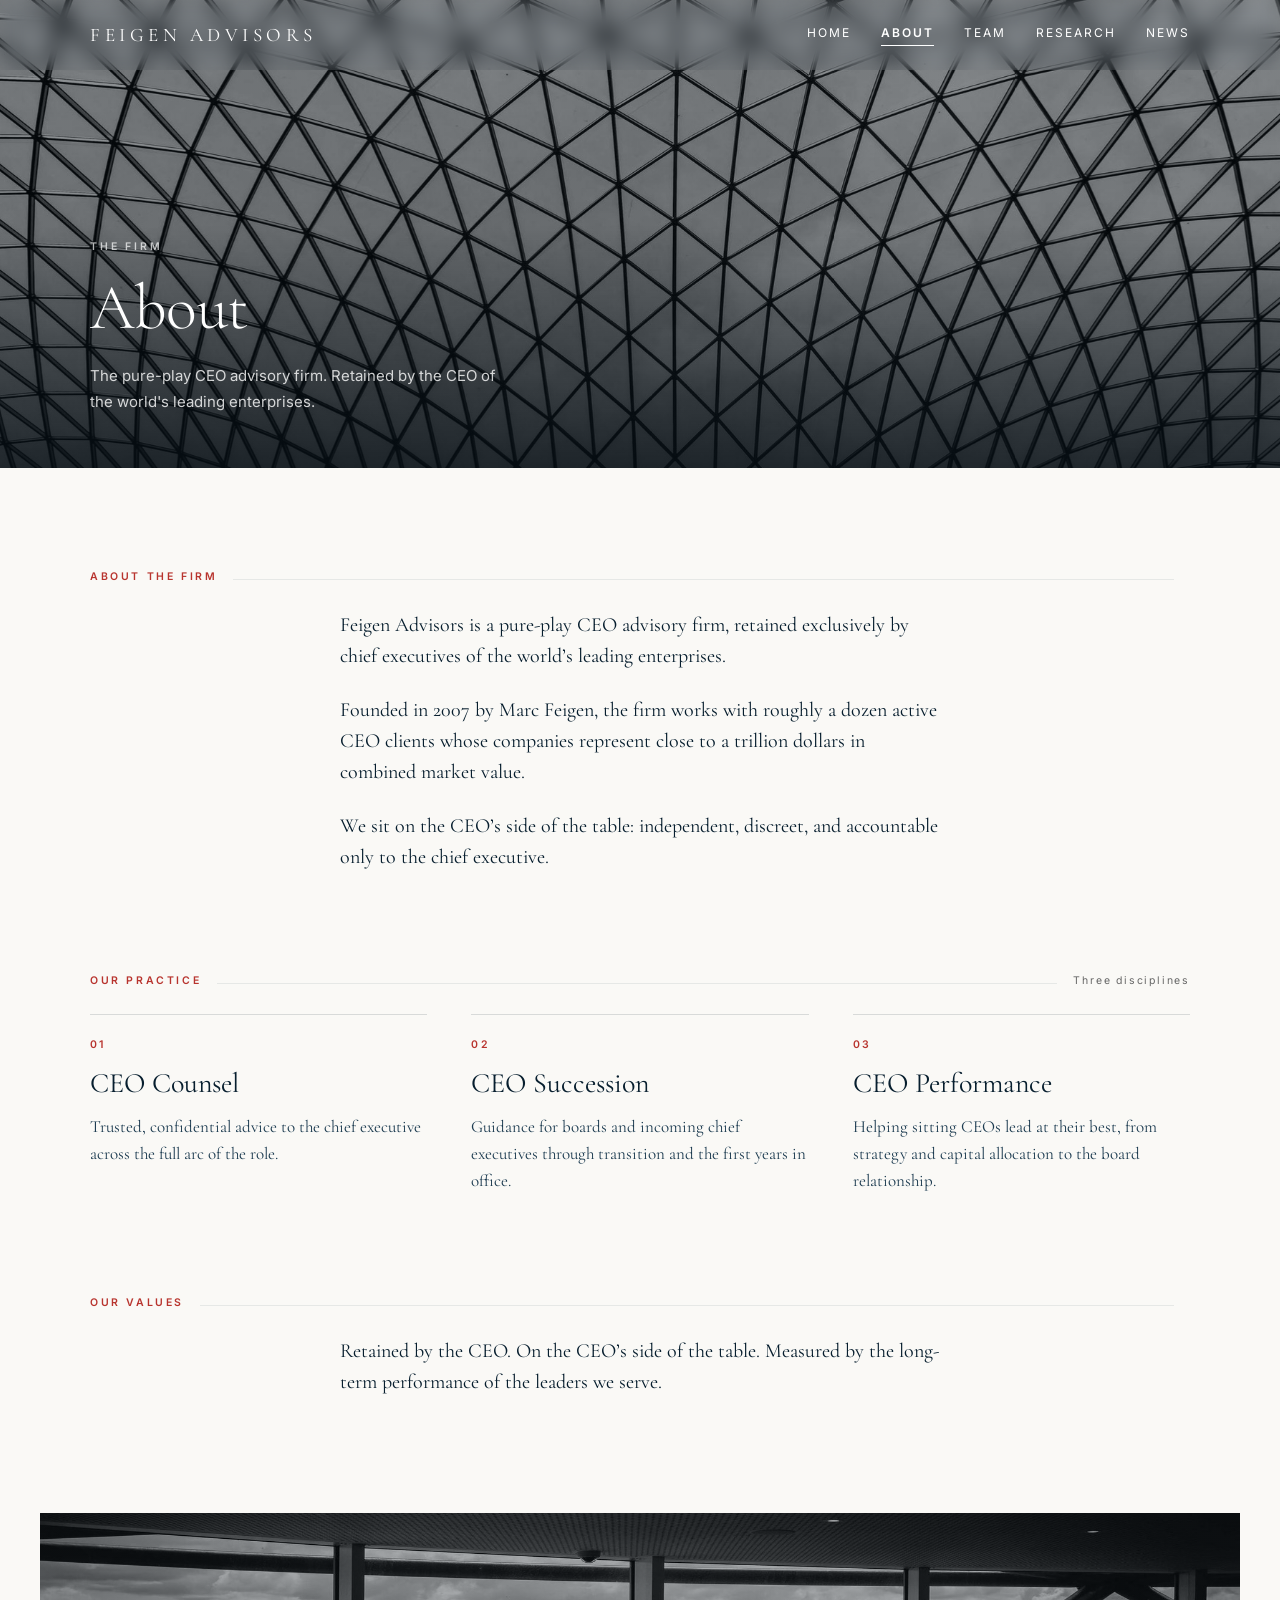
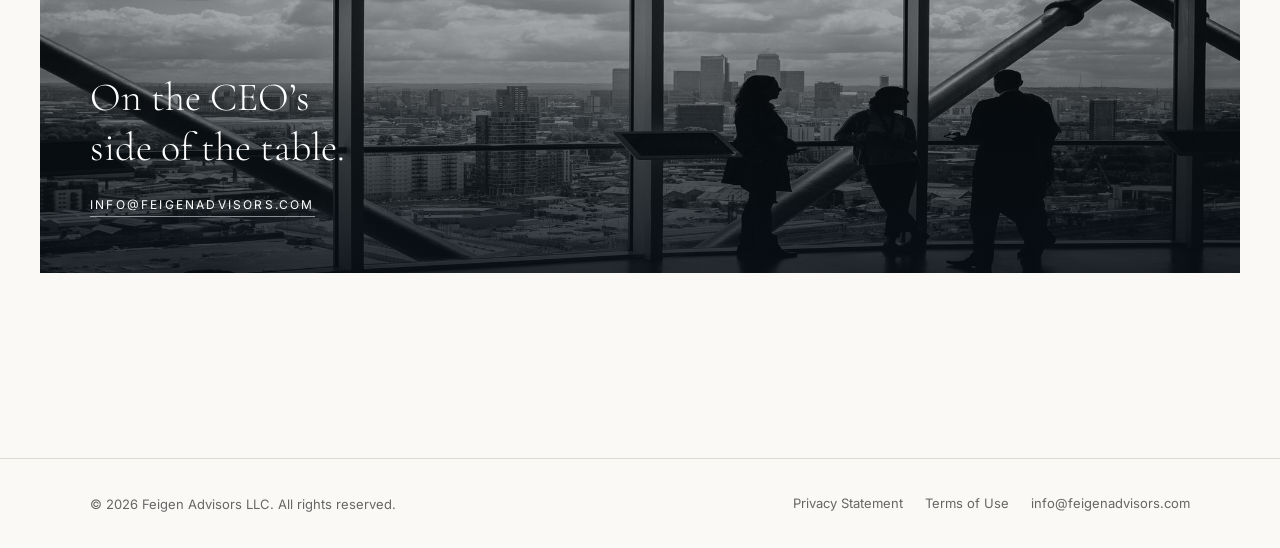
==== about.html @ 7a8a17fe "Feigen Advisors design preview Static five-page design proposal for feigenadvisors.com, published fo" ====
<!doctype html>
<html lang="en">
<head>
<meta charset="utf-8">
<meta name="robots" content="noindex, nofollow">
<meta name="viewport" content="width=device-width,initial-scale=1">
<title>About — Feigen Advisors</title>
<meta name="description" content="Feigen Advisors — the pure-play CEO advisory firm. Retained by the CEO of the world's leading enterprises.">
<link rel="preconnect" href="https://fonts.googleapis.com">
<link rel="preconnect" href="https://fonts.gstatic.com" crossorigin>
<link href="https://fonts.googleapis.com/css2?family=Cormorant+Garamond:ital,wght@0,300;0,400;0,500;1,400&family=Inter:wght@400;500;600&display=swap" rel="stylesheet">
<link rel="stylesheet" href="assets/css/site.css">
<link rel="stylesheet" href="assets/css/components.css">
</head>
<body>
<header class="site-head">
  <div class="site-head__in">
    <a class="logo" href="index.html">FEIGEN ADVISORS</a>
    <button class="nav-toggle" aria-label="Menu" aria-expanded="false"><span></span><span></span><span></span></button>
    <nav class="nav"><a href="index.html">Home</a><a href="about.html" aria-current="page">About</a><a href="team.html">Team</a><a href="research.html">Research</a><a href="news.html">News</a></nav>
  </div>
</header>
<main>
<section class="phero">
  <div class="phero__media"><img src="assets/img/arch/ph-about.jpg" alt=""></div>
  <div class="phero__in">
    <p class="phero__kick">The firm</p>
    <h1 class="phero__title"><span>About</span></h1>
    <p class="phero__sub">The pure-play CEO advisory firm. Retained by the CEO of the world's leading enterprises.</p>
  </div>
</section>
<div class="shead reveal"><b>About the Firm</b><i></i><span></span></div><div class="wrap reveal"><p class="prose">Feigen Advisors is a pure-play CEO advisory firm, retained exclusively by chief executives of the world’s leading enterprises.</p><p class="prose">Founded in 2007 by Marc Feigen, the firm works with roughly a dozen active CEO clients whose companies represent close to a trillion dollars in combined market value.</p><p class="prose">We sit on the CEO’s side of the table: independent, discreet, and accountable only to the chief executive.</p></div><div class="shead reveal"><b>Our Practice</b><i></i><span>Three disciplines</span></div><div class="practice reveal stagger"><article><p class="num">01</p><h3>CEO Counsel</h3><p>Trusted, confidential advice to the chief executive across the full arc of the role.</p></article><article><p class="num">02</p><h3>CEO Succession</h3><p>Guidance for boards and incoming chief executives through transition and the first years in office.</p></article><article><p class="num">03</p><h3>CEO Performance</h3><p>Helping sitting CEOs lead at their best, from strategy and capital allocation to the board relationship.</p></article></div><div class="shead reveal"><b>Our Values</b><i></i><span></span></div><div class="wrap reveal"><p class="prose">Retained by the CEO. On the CEO’s side of the table. Measured by the long-term performance of the leaders we serve.</p></div><figure class="closer reveal">
  <img src="assets/img/arch/ph-team.jpg" alt="">
  <div class="closer__in"><h2>On the CEO&rsquo;s side of the table.</h2><a href="mailto:info@feigenadvisors.com">info@feigenadvisors.com</a></div>
</figure>
</main>
<footer class="site-foot">
  <div class="site-foot__in">
    <span>&copy; 2026 Feigen Advisors LLC. All rights reserved.</span>
    <nav><a href="#">Privacy Statement</a><a href="#">Terms of Use</a><a href="mailto:info@feigenadvisors.com">info@feigenadvisors.com</a></nav>
  </div>
</footer>
<script src="assets/js/site.js"></script>
<script src="assets/js/components.js"></script>
</body>
</html>
---- assets/css/site.css ----
/* =============================================================
   FEIGEN ADVISORS — mockup stylesheet
   Design system as shipped in theme 1.19.0 / plugin 2.11.15
   (larger type, tightened section rhythm, capped chart), plus
   the photography direction from ../../index.html.
   ============================================================= */

/* ---- TOKENS -------------------------------------------------
   Spacing derives from the type scale so the two can't drift.  */
:root{
  --fz-display:    44px;
  --fz-page-title: 36px;
  --fz-title:      25px;
  --fz-body:       20px;
  --fz-meta:       15px;
  --fz-eyebrow:    13px;

  --space-section: calc(var(--fz-body) * 3.6);   /* 72px */
  --space-item:    calc(var(--fz-body) * 1.6);   /* 32px */
  --space-label:   calc(var(--fz-body) * 1.2);   /* 24px */
  --space-header:  calc(var(--fz-body) * 3.2);   /* 64px */

  --content: 680px;
  --chart:  1040px;
  --pad-desktop: 40px;
  --pad-tablet:  32px;
  --pad-mobile:  22px;

  --ink:    #071e2e;
  --ink-2:  #1c3b50;
  --grey:   #666;
  --rule:   #ddd8d1;
  --red:    #B8342E;
  --paper:  #FAF9F6;   /* barely warm — lets the platinum images sit in the page */
  --serif:'Cormorant Garamond',Georgia,'Times New Roman',serif;
  --sans:'Inter',-apple-system,BlinkMacSystemFont,'Segoe UI',sans-serif;
}
@media (max-width:767px){
  :root{ --fz-display:32px; --fz-page-title:30px; --fz-title:22px; --fz-body:19px; }
}

*{box-sizing:border-box}
html{-webkit-text-size-adjust:100%}
body{
  margin:0;background:var(--paper);color:var(--ink);
  font-family:var(--serif);font-size:var(--fz-body);line-height:1.55;
  -webkit-font-smoothing:antialiased;
}
img{max-width:100%;display:block}
a{color:inherit}

/* ---- LAYOUT ------------------------------------------------- */
.wrap{max-width:var(--content);margin:0 auto;padding:0 var(--pad-desktop)}
/* Team is a gallery, not a reading column: the 680px measure squeezes four
   portraits to thumbnails and breaks the names across lines. */
.wrap--wide{max-width:1180px}
@media(max-width:1023px){.wrap{padding:0 var(--pad-tablet)}}
@media(max-width:767px){.wrap{padding:0 var(--pad-mobile)}}
main{display:block;padding-bottom:calc(var(--space-section) * 1.2)}

/* ---- HEADER / NAV ------------------------------------------- */
.site-head{
  position:sticky;top:0;z-index:50;background:rgba(250,249,246,.92);
  backdrop-filter:saturate(150%) blur(10px);border-bottom:1px solid var(--rule);
}
.site-head__in{max-width:1180px;margin:0 auto;padding:20px var(--pad-desktop);
  display:flex;align-items:center;justify-content:space-between;gap:20px}
.logo{font-family:var(--serif);font-size:19px;letter-spacing:4.5px;text-decoration:none;white-space:nowrap}
.nav{display:flex;gap:30px}
.nav a{
  font-family:var(--sans);font-size:12px;letter-spacing:2px;text-transform:uppercase;
  text-decoration:none;color:var(--ink);padding-bottom:3px;border-bottom:1px solid transparent;
  transition:color .2s ease,border-color .2s ease;
}
.nav a:hover{color:var(--red)}
.nav a[aria-current="page"]{color:var(--red);font-weight:600;border-bottom-color:var(--red)}
.nav-toggle{display:none;background:none;border:0;padding:8px;cursor:pointer}
.nav-toggle span{display:block;width:22px;height:1px;background:var(--ink);margin:5px 0}
@media(max-width:767px){
  .site-head__in{padding:14px var(--pad-mobile)}
  .logo{font-size:15px;letter-spacing:3px}
  .nav-toggle{display:block}
  .nav{position:absolute;left:0;right:0;top:100%;background:var(--paper);
    border-bottom:1px solid var(--rule);flex-direction:column;gap:0;padding:8px 0;display:none}
  .nav.is-open{display:flex}
  .nav a{padding:14px var(--pad-mobile);border-bottom:0}
}

/* ---- TYPE --------------------------------------------------- */
h1,h2,h3{margin:0;font-weight:300}
.page-head{padding-top:calc(var(--space-section) * .9)}
.page-head h1{font-family:var(--serif);font-size:var(--fz-page-title);line-height:1.1}
.page-head p{
  font-family:var(--sans);font-size:var(--fz-meta);line-height:1.6;color:var(--grey);
  margin:14px 0 0;max-width:52ch;
}
.group-label{
  font-family:var(--sans);font-size:var(--fz-eyebrow);font-weight:600;letter-spacing:2px;
  text-transform:uppercase;color:var(--red);
  margin-top:calc(var(--space-section) / 2);margin-bottom:var(--space-label);
}
.group-label::before{
  content:"";display:block;border-top:1px solid var(--rule);
  margin-bottom:calc(var(--space-section) / 2);
}
.page-head + .group-label{margin-top:var(--space-header)}
.page-head + .group-label::before{display:none}
.prose{font-size:var(--fz-body);line-height:1.55;margin:0 0 1.15em}
.prose:last-child{margin-bottom:0}
.meta{font-family:var(--sans);font-size:var(--fz-meta);line-height:1.6;color:var(--grey)}

/* ---- HERO (photography direction: room right, type left) ----- */
/* Hero is type only. Nothing is placed beside the proposition, because
   anything placed there competes with it. */
.hero{padding:calc(var(--space-section) * 1.5) 0 0}
.hero__grid{max-width:1180px;margin:0 auto;padding:0 var(--pad-desktop)}
.hero__title{font-family:var(--serif);font-weight:300;
  font-size:clamp(40px,5.6vw,74px);line-height:1.08;letter-spacing:-.012em;max-width:23ch}
.hero__sub{font-family:var(--sans);font-size:16px;color:var(--grey);
  margin:28px 0 0;max-width:44ch;line-height:1.65}
@media(max-width:1023px){.hero__grid{padding:0 var(--pad-tablet)}}
@media(max-width:767px){.hero{padding-top:calc(var(--space-section) * .9)}
  .hero__grid{padding:0 var(--pad-mobile)}}

/* the quote sits alone, with air on both sides */
.quotes-band{max-width:1180px;margin:calc(var(--space-section) * 1.4) auto 0;
  padding:0 var(--pad-desktop)}
@media(max-width:1023px){.quotes-band{padding:0 var(--pad-tablet)}}
@media(max-width:767px){.quotes-band{padding:0 var(--pad-mobile)}}

/* ---- ROTATING QUOTE ----------------------------------------- */
.quotes{max-width:36ch}
.quote{display:none}
.quote.is-on{display:block}
.quote blockquote{margin:0;font-family:var(--serif);font-style:italic;font-weight:300;
  font-size:clamp(24px,3.1vw,38px);line-height:1.38}
.quote cite{display:block;margin-top:16px;font-family:var(--sans);font-style:normal;
  font-size:var(--fz-meta);color:var(--grey)}
.dots{display:flex;gap:10px;margin-top:26px}
.dots button{width:7px;height:7px;padding:0;border:0;border-radius:50%;background:var(--rule);cursor:pointer;
  position:relative}
.dots button::before{content:"";position:absolute;inset:-9px}
.dots button[aria-selected="true"]{background:var(--ink)}

/* ---- RULE --------------------------------------------------- */
.rule{max-width:var(--content);margin:calc(var(--space-section) / 2) auto;
  border:0;border-top:1px solid var(--rule)}

/* ---- CHART -------------------------------------------------- */
.chart-section{margin-top:calc(var(--space-section) * 1.5)}
.chart-title{
  /* Left-aligned, and sharing the chart's container so their left edges agree. */
  max-width:var(--chart);margin:0 auto var(--space-label);padding:0 var(--pad-desktop);
  font-family:var(--serif);font-size:var(--fz-title);line-height:1.3;text-align:left;
}
.chart-wrap{max-width:var(--chart);margin:0 auto;padding:0 var(--pad-desktop)}
.chart-box{position:relative;height:500px}
.chart-box canvas{width:100%;height:100%;display:block}
.chart-legend{display:none;gap:22px;margin-top:16px;font-family:var(--sans);font-size:13px;color:var(--grey)}
.chart-legend i{display:inline-block;width:14px;height:2px;margin-right:7px;vertical-align:middle}
@media(max-width:1023px){.chart-box{height:320px}.chart-section{margin-top:calc(var(--space-section) * 1.5)}
.chart-title{padding:0 var(--pad-tablet)}.chart-wrap{padding:0 var(--pad-tablet)}}
@media(max-width:767px){
  .chart-box{height:250px}.chart-section{margin-top:calc(var(--space-section) * 1.5)}
.chart-title{padding:0 var(--pad-mobile)}.chart-wrap{padding:0 var(--pad-mobile)}
  .chart-legend{display:flex}
}

/* ---- STATS -------------------------------------------------- */
.stats{max-width:1180px;margin:var(--space-section) auto 0;padding:0 var(--pad-desktop);
  display:grid;grid-template-columns:repeat(5,1fr);gap:34px 24px}
.stat__n{font-family:var(--serif);font-size:38px;line-height:1;font-weight:300}
.stat__l{font-family:var(--sans);font-size:13px;line-height:1.5;color:var(--grey);margin-top:12px}
@media(max-width:1023px){.stats{grid-template-columns:repeat(3,1fr);padding:0 var(--pad-tablet)}}
@media(max-width:640px){.stats{grid-template-columns:repeat(2,1fr);padding:0 var(--pad-mobile)}.stat__n{font-size:30px}}

/* ---- TEAM --------------------------------------------------- */
/* Sources are 400x400. Displayed at ~230px these stay crisp at 2x; pushed
   larger they go soft, and soft is the opposite of premium. */
.team{display:grid;grid-template-columns:repeat(4,minmax(0,1fr));gap:52px 30px;align-items:start}
.tm__btn{display:block;width:100%;padding:0;border:0;background:none;text-align:left;cursor:pointer;font:inherit;color:inherit}
.tm__photo{width:100%;max-width:230px;aspect-ratio:4/5;object-fit:cover;background:#eee}
.tm__name{font-family:var(--serif);font-size:var(--fz-title);line-height:1.2;margin-top:15px}
.tm__role{font-family:var(--sans);font-size:14px;line-height:1.45;color:var(--grey);margin-top:4px}
.tm__more{display:inline-block;margin-top:10px;font-family:var(--sans);font-size:11px;letter-spacing:1.6px;
  text-transform:uppercase;color:var(--grey);border-bottom:1px solid var(--rule);padding-bottom:2px}
.tm.is-open .tm__more{color:var(--ink);border-bottom-color:var(--ink)}
.tm__bio{max-height:0;overflow:hidden;opacity:0;transition:max-height .5s ease,opacity .4s ease}
.tm.is-open .tm__bio{max-height:3000px;opacity:1;margin-top:16px}
.tm__bio p{font-size:17px;line-height:1.55;margin:0 0 .8em}
.tm__links{display:flex;flex-wrap:wrap;gap:14px;margin-bottom:14px}
.tm__links a{font-family:var(--sans);font-size:13px;color:var(--ink-2);text-decoration:none;
  border-bottom:1px solid var(--rule)}
.tm__links a:hover{border-bottom-color:var(--ink)}
@media(max-width:1180px){.team{grid-template-columns:repeat(3,minmax(0,1fr))}}
@media(max-width:860px){.team{grid-template-columns:repeat(2,minmax(0,1fr));gap:30px 16px}}

/* ---- LISTS (research / news) -------------------------------- */
.items{margin:0;padding:0;list-style:none}
.item{display:flex;gap:24px;align-items:flex-start;
  padding-top:calc(var(--space-item) / 2);padding-bottom:calc(var(--space-item) / 2);
  border-bottom:1px solid var(--rule)}
.item:first-child{padding-top:0}
.item:last-child{border-bottom:0}
.item a{text-decoration:none}
.item__cover{flex:0 0 96px}
.item__cover img{width:96px;height:auto}
.item__title{font-family:var(--serif);font-size:var(--fz-title);line-height:1.3}
.item__src{font-family:var(--sans);font-size:var(--fz-meta);color:var(--grey);margin-top:6px}
.item__desc{font-size:17px;line-height:1.55;margin-top:10px;color:var(--ink-2)}
.item__link{display:inline-block;margin-top:14px;font-family:var(--sans);font-size:12px;letter-spacing:1.6px;
  text-transform:uppercase;color:var(--ink);border-bottom:1px solid var(--ink);padding-bottom:3px}
.item a:hover .item__title{color:var(--ink-2)}
@media(max-width:640px){.item{gap:16px}.item__cover{flex:0 0 68px}.item__cover img{width:68px}}

/* ---- CONTACT / FOOTER --------------------------------------- */
.contact{margin-top:var(--space-section)}
.contact h2{font-family:var(--serif);font-size:var(--fz-title);margin-bottom:16px}
.contact a{color:var(--ink)}
.site-foot{border-top:1px solid var(--rule);margin-top:calc(var(--space-section) * 1.1)}
.site-foot__in{max-width:1180px;margin:0 auto;padding:34px var(--pad-desktop);
  display:flex;flex-wrap:wrap;gap:16px 30px;align-items:center;justify-content:space-between;
  font-family:var(--sans);font-size:13px;color:var(--grey)}
.site-foot a{color:var(--grey);text-decoration:none;border-bottom:1px solid transparent}
.site-foot a:hover{color:var(--ink);border-bottom-color:var(--rule)}
.site-foot nav{display:flex;gap:22px}
@media(max-width:767px){.site-foot__in{padding:26px var(--pad-mobile)}}


@media (prefers-reduced-motion:reduce){
  *{animation:none !important;transition:none !important}
}
---- assets/css/components.css ----
/* =============================================================
   FEIGEN ADVISORS — COMPONENT LAYER
   Loads after site.css. The design system underneath is unchanged
   (same type scale, same spacing derivation, same palette); this
   adds the crafted pieces: a scroll-aware header, a revealed hero,
   a press marquee, an interactive chart, a team feature, a report
   card, and scroll-in transitions.
   ============================================================= */

:root{
  --ease: cubic-bezier(.22,.61,.36,1);
  --ink-08: rgba(7,30,46,.08);
  --ink-14: rgba(7,30,46,.14);
}

/* ---------- scroll reveal (opt-in, never hides content without JS) ---------- */
.js .reveal{opacity:0;transform:translateY(18px);
  transition:opacity .9s var(--ease),transform .9s var(--ease)}
.js .reveal.is-in{opacity:1;transform:none}
.js .reveal--d1{transition-delay:.08s}
.js .reveal--d2{transition-delay:.16s}
.js .reveal--d3{transition-delay:.24s}

/* ---------- header: transparent over the hero, solid after ---------- */
.site-head{transition:background .4s var(--ease),border-color .4s var(--ease)}
.site-head--over{background:transparent;border-bottom-color:transparent}
.site-head--over .logo,.site-head--over .nav a{color:#fff}
.site-head--over .nav a[aria-current="page"]{color:#fff;border-bottom-color:rgba(255,255,255,.7)}
.site-head--over .nav-toggle span{background:#fff}

/* ---------- HERO ---------- */
.hero-x{position:relative;min-height:clamp(560px,88vh,940px);display:flex;align-items:flex-end;
  overflow:hidden;isolation:isolate;margin-top:calc(-1 * var(--head-h,69px))}
.hero-x__media{position:absolute;inset:0;z-index:-2;overflow:hidden}
.hero-x__media img{width:100%;height:100%;object-fit:cover;
  transform:scale(1.06);transition:transform 1.6s var(--ease)}
.js .hero-x.is-in .hero-x__media img{transform:scale(1)}
.hero-x::after{content:"";position:absolute;inset:0;z-index:-1;
  background:linear-gradient(to top,rgba(6,14,20,.86) 0%,rgba(6,14,20,.44) 46%,rgba(6,14,20,.42) 100%)}
.hero-x__in{width:100%;max-width:1180px;margin:0 auto;padding:0 var(--pad-desktop) clamp(56px,9vh,104px);
  color:#fff}
.hero-x__kick{font-family:var(--sans);font-size:11.5px;font-weight:600;letter-spacing:2.8px;
  text-transform:uppercase;color:rgba(255,255,255,.72);margin:0 0 26px}
.hero-x__title{font-family:var(--serif);font-weight:300;
  font-size:clamp(38px,5.6vw,80px);line-height:1.06;letter-spacing:-.012em;margin:0;max-width:26ch}
.hero-x__line{display:block;overflow:hidden;
  /* The mask needs room below the baseline or it clips descenders — at
     line-height 1.06 the line box is exactly the text height. Padding grows
     the clip box; the negative margin keeps the layout rhythm unchanged. */
  padding-bottom:.16em;margin-bottom:-.16em}
.hero-x__line span{display:block;transform:translateY(102%);
  transition:transform 1s var(--ease)}
.js .hero-x.is-in .hero-x__line span{transform:none}
.js .hero-x.is-in .hero-x__line:nth-child(2) span{transition-delay:.1s}
.js .hero-x.is-in .hero-x__line:nth-child(3) span{transition-delay:.2s}
.hero-x__sub{font-family:var(--sans);font-size:15.5px;line-height:1.7;color:rgba(255,255,255,.82);
  margin:30px 0 0;max-width:42ch}
.hero-x__scroll{position:absolute;right:var(--pad-desktop);bottom:clamp(56px,9vh,104px);
  font-family:var(--sans);font-size:10px;letter-spacing:2.6px;text-transform:uppercase;
  color:rgba(255,255,255,.6);writing-mode:vertical-rl}
@media(max-width:1023px){.hero-x__in{padding-left:var(--pad-tablet);padding-right:var(--pad-tablet)}}
@media(max-width:767px){
  .hero-x{min-height:78vh}
  .hero-x__in{padding-left:var(--pad-mobile);padding-right:var(--pad-mobile)}
  .hero-x__scroll{display:none}
}

/* ---------- PRESS MARQUEE ---------- */
.press{border-top:1px solid var(--rule);border-bottom:1px solid var(--rule);
  padding:26px 0;overflow:hidden;background:var(--paper)}
.press__lab{max-width:1180px;margin:0 auto 20px;padding:0 var(--pad-desktop);
  font-family:var(--sans);font-size:10.5px;font-weight:600;letter-spacing:2.6px;
  text-transform:uppercase;color:var(--grey)}
.press__track{display:flex;gap:0;width:max-content;animation:press-slide 46s linear infinite}
.press:hover .press__track{animation-play-state:paused}
.press__track span{font-family:var(--serif);font-size:clamp(20px,2.3vw,30px);font-weight:400;
  color:var(--ink);white-space:nowrap;padding:0 34px;opacity:.62;
  transition:opacity .3s var(--ease)}
.press__track span::after{content:"—";margin-left:34px;color:var(--rule)}
.press__track span:hover{opacity:1}
@keyframes press-slide{from{transform:translateX(0)}to{transform:translateX(-50%)}}
@media(prefers-reduced-motion:reduce){
  .press__track{animation:none;width:100%;flex-wrap:wrap;justify-content:center}
}
@media(max-width:1023px){.press__lab{padding:0 var(--pad-tablet)}}
@media(max-width:767px){.press__lab{padding:0 var(--pad-mobile)}}

/* ---------- SPLIT: statement + image ---------- */
.split{max-width:1180px;margin:calc(var(--space-section) * 1.5) auto 0;
  padding:0 var(--pad-desktop);display:grid;grid-template-columns:minmax(0,1fr) minmax(0,.82fr);
  gap:64px;align-items:center}
.split__copy h2{font-family:var(--serif);font-weight:300;font-size:clamp(28px,3.5vw,46px);
  line-height:1.22;margin:0 0 22px;max-width:16ch}
.split__copy p{font-size:19px;line-height:1.6;color:var(--ink-2);margin:0 0 1em;max-width:44ch}
.split__media{position:relative;overflow:hidden}
.split__media img{width:100%;aspect-ratio:4/5;object-fit:cover;
  transform:scale(1.05);transition:transform 1.4s var(--ease)}
.js .split.is-in .split__media img{transform:scale(1)}
@media(max-width:1023px){.split{padding:0 var(--pad-tablet);gap:40px}}
@media(max-width:860px){.split{grid-template-columns:1fr;gap:32px;padding:0 var(--pad-mobile)}
  .split__media img{aspect-ratio:16/10}}

/* ---------- CHART: crosshair + tooltip ---------- */
.chart-box{cursor:crosshair}
.chart-tip{position:absolute;z-index:5;pointer-events:none;opacity:0;
  transition:opacity .18s var(--ease);
  background:var(--ink);color:#fff;padding:12px 14px;min-width:172px;
  font-family:var(--sans);font-size:12px;line-height:1.5;transform:translate(-50%,-124%)}
.chart-tip.is-on{opacity:1}
.chart-tip__d{font-size:10px;letter-spacing:1.8px;text-transform:uppercase;
  color:rgba(255,255,255,.62);margin-bottom:8px}
.chart-tip__r{display:flex;justify-content:space-between;gap:18px}
.chart-tip__r i{display:inline-block;width:10px;height:2px;margin-right:7px;vertical-align:middle}
.chart-tip__r b{font-weight:600;font-variant-numeric:tabular-nums}

/* ---------- TEAM: index + feature ---------- */
.bench{max-width:1180px;margin:calc(var(--space-section) * 1.5) auto 0;padding:0 var(--pad-desktop);
  display:grid;grid-template-columns:minmax(0,1fr) 400px;gap:60px;align-items:start}
.bench__list{margin:0;padding:0;list-style:none;border-top:1px solid var(--ink-14)}
.bench__list li{border-bottom:1px solid var(--ink-08)}
.bench__list button{display:flex;align-items:baseline;gap:18px;width:100%;padding:18px 0;
  background:none;border:0;text-align:left;cursor:pointer;font:inherit;color:var(--grey);
  transition:color .3s var(--ease),padding-left .3s var(--ease)}
.bench__list button:hover,.bench__list button[aria-selected="true"]{color:var(--ink);padding-left:10px}
.bench__list .n{font-family:var(--serif);font-size:clamp(22px,2.4vw,30px);font-weight:400;line-height:1.1}
.bench__list .r{margin-left:auto;text-align:right;font-family:var(--sans);font-size:12px;
  line-height:1.4;color:var(--grey);max-width:20ch}
.bench__feat{position:sticky;top:calc(var(--head-h,69px) + 26px)}
.bench__feat .f{position:relative;overflow:hidden;background:var(--ink-08)}
.bench__feat img{width:100%;aspect-ratio:4/5;object-fit:cover;
  opacity:0;transition:opacity .45s var(--ease)}
.bench__feat img.is-on{opacity:1}
.bench__feat figcaption{margin-top:16px;font-family:var(--sans);font-size:13px;color:var(--grey)}
.bench__feat figcaption b{display:block;font-family:var(--serif);font-size:23px;color:var(--ink);
  font-weight:400;margin-bottom:4px}
@media(max-width:1023px){.bench{padding:0 var(--pad-tablet);gap:40px;grid-template-columns:minmax(0,1fr) 320px}}
@media(max-width:900px){.bench{grid-template-columns:1fr;padding:0 var(--pad-mobile)}
  .bench__feat{position:static;max-width:300px;order:-1}}

/* ---------- REPORT CARD ---------- */
.report{max-width:1180px;margin:calc(var(--space-section) * 1.5) auto 0;padding:0 var(--pad-desktop)}
.report__in{display:grid;grid-template-columns:230px minmax(0,1fr);gap:52px;align-items:center;
  background:#fff;border:1px solid var(--ink-08);padding:44px}
.report__in img{width:100%;box-shadow:0 18px 40px -22px rgba(7,30,46,.5);
  transform:translateY(0);transition:transform .5s var(--ease)}
.report__in:hover img{transform:translateY(-5px)}
.report__k{font-family:var(--sans);font-size:10.5px;font-weight:600;letter-spacing:2.6px;
  text-transform:uppercase;color:var(--red);margin:0 0 14px}
.report h3{font-family:var(--serif);font-weight:400;font-size:clamp(24px,2.8vw,34px);
  line-height:1.22;margin:0 0 14px}
.report p{font-size:17.5px;line-height:1.6;color:var(--ink-2);margin:0 0 24px;max-width:52ch}
.btn{display:inline-flex;align-items:center;gap:12px;font-family:var(--sans);font-size:11.5px;
  font-weight:600;letter-spacing:2.2px;text-transform:uppercase;text-decoration:none;color:var(--ink);
  border:1px solid var(--ink);padding:14px 22px;background:none;cursor:pointer;
  transition:background .3s var(--ease),color .3s var(--ease)}
.btn:hover{background:var(--ink);color:#fff}
.btn i{display:block;width:16px;height:1px;background:currentColor;transition:width .3s var(--ease)}
.btn:hover i{width:26px}
@media(max-width:1023px){.report{padding:0 var(--pad-tablet)}}
@media(max-width:860px){.report{padding:0 var(--pad-mobile)}
  .report__in{grid-template-columns:1fr;gap:28px;padding:26px}
  .report__in img{max-width:180px}}

/* ---------- STATS: rules + tabular ---------- */
.stats{border-top:1px solid var(--ink-14);padding-top:34px}
.stat{border-left:1px solid var(--ink-08);padding-left:20px}
.stat:first-child{border-left:0;padding-left:0}
.stat__n{font-variant-numeric:tabular-nums;letter-spacing:-.015em}
@media(max-width:640px){.stat{border-left:0;padding-left:0}}

/* ---------- section heads ---------- */
.shead{max-width:1180px;margin:calc(var(--space-section) * 1.4) auto var(--space-label);
  padding:0 var(--pad-desktop);display:flex;align-items:baseline;gap:16px}
.shead b{font-family:var(--sans);font-size:10.5px;font-weight:600;letter-spacing:2.6px;
  text-transform:uppercase;color:var(--red);white-space:nowrap}
.shead i{flex:1;height:1px;background:var(--ink-08)}
.shead span{font-family:var(--sans);font-size:10.5px;letter-spacing:1.8px;color:var(--grey);white-space:nowrap}
@media(max-width:1023px){.shead{padding:0 var(--pad-tablet)}}
@media(max-width:767px){.shead{padding:0 var(--pad-mobile)}}

/* ---------- PAGE HERO (interior pages) ----------
   Same construction as the home hero, shorter, so every page opens with the
   same gesture rather than the home page being the only considered one. */
.phero{position:relative;min-height:clamp(340px,52vh,520px);display:flex;align-items:flex-end;
  overflow:hidden;isolation:isolate;margin-top:calc(-1 * var(--head-h,70px))}
.phero__media{position:absolute;inset:0;z-index:-2;overflow:hidden}
.phero__media img{width:100%;height:100%;object-fit:cover;
  transform:scale(1.06);transition:transform 1.6s var(--ease)}
.js .phero.is-in .phero__media img{transform:none}
.phero::after{content:"";position:absolute;inset:0;z-index:-1;
  background:linear-gradient(to top,rgba(6,14,20,.86) 0%,rgba(6,14,20,.46) 52%,rgba(6,14,20,.44) 100%)}
.phero__in{width:100%;max-width:1180px;margin:0 auto;
  padding:0 var(--pad-desktop) clamp(38px,6vh,64px);color:#fff}
.phero__kick{font-family:var(--sans);font-size:10.5px;font-weight:600;letter-spacing:2.8px;
  text-transform:uppercase;color:rgba(255,255,255,.7);margin:0 0 18px}
.phero__title{font-family:var(--serif);font-weight:300;font-size:clamp(38px,5vw,66px);
  line-height:1.06;letter-spacing:-.012em;margin:0;overflow:hidden;
  padding-bottom:.16em;margin-bottom:-.16em}
.phero__title span{display:block;transform:translateY(102%);transition:transform 1s var(--ease)}
.js .phero.is-in .phero__title span{transform:none}
.phero__sub{font-family:var(--sans);font-size:15px;line-height:1.7;color:rgba(255,255,255,.8);
  margin:22px 0 0;max-width:46ch}
@media(max-width:1023px){.phero__in{padding-left:var(--pad-tablet);padding-right:var(--pad-tablet)}}
@media(max-width:767px){.phero{min-height:300px}
  .phero__in{padding-left:var(--pad-mobile);padding-right:var(--pad-mobile)}}

/* ---------- LISTS: hover states worth having ---------- */
.item{transition:padding-left .35s var(--ease)}
.item:hover{padding-left:10px}
.item__title{transition:color .3s var(--ease)}
.item:hover .item__title{color:var(--red)}
.item__cover img{transition:transform .5s var(--ease)}
.item:hover .item__cover img{transform:translateY(-4px)}

/* ---------- ABOUT: numbered practice ---------- */
.practice{max-width:1180px;margin:0 auto;padding:0 var(--pad-desktop);
  display:grid;grid-template-columns:repeat(3,1fr);gap:44px}
.practice article{border-top:1px solid var(--ink-14);padding-top:22px}
.practice .num{font-family:var(--sans);font-size:10.5px;font-weight:600;letter-spacing:2.4px;
  color:var(--red);margin:0 0 14px}
.practice h3{font-family:var(--serif);font-weight:400;font-size:clamp(22px,2.4vw,28px);
  line-height:1.2;margin:0 0 12px}
.practice p{font-size:17px;line-height:1.6;color:var(--ink-2);margin:0}
@media(max-width:1023px){.practice{padding:0 var(--pad-tablet);gap:30px}}
@media(max-width:820px){.practice{grid-template-columns:1fr;gap:26px;padding:0 var(--pad-mobile)}}

/* ---------- TEAM grid: lift + stagger ---------- */
.tm{transition:transform .45s var(--ease)}
.tm:hover{transform:translateY(-5px)}
.tm__photo{transition:filter .5s var(--ease)}
.tm:hover .tm__photo{filter:saturate(1.06) contrast(1.03)}
.tm__name{transition:color .3s var(--ease)}
.tm:hover .tm__name{color:var(--red)}

/* ---------- closing band ---------- */
.closer{position:relative;margin-top:calc(var(--space-section) * 1.6);overflow:hidden;isolation:isolate}
.closer img{width:100%;height:clamp(260px,40vh,400px);object-fit:cover}
.closer::after{content:"";position:absolute;inset:0;
  background:linear-gradient(to top,rgba(6,14,20,.84),rgba(6,14,20,.36) 70%)}
.closer__in{position:absolute;z-index:1;left:50%;transform:translateX(-50%);bottom:0;
  width:100%;max-width:1180px;padding:0 var(--pad-desktop) clamp(34px,6vh,56px);color:#fff}
.closer h2{font-family:var(--serif);font-weight:300;font-size:clamp(24px,3.2vw,40px);
  line-height:1.25;margin:0 0 16px;max-width:20ch}
.closer a{color:#fff;font-family:var(--sans);font-size:12px;letter-spacing:2.2px;
  text-transform:uppercase;text-decoration:none;border-bottom:1px solid rgba(255,255,255,.5);padding-bottom:4px}
.closer a:hover{border-bottom-color:#fff}
@media(max-width:1023px){.closer__in{padding-left:var(--pad-tablet);padding-right:var(--pad-tablet)}}
@media(max-width:767px){.closer__in{padding-left:var(--pad-mobile);padding-right:var(--pad-mobile)}}

/* =============================================================
   POLISH PASS
   Craft rather than new layout: scroll-linked parallax, staggered
   entrances, rules that draw, hanging punctuation, and transitions
   that cross-fade instead of cutting.
   ============================================================= */

/* ---- typographic detail ---- */
body{font-feature-settings:"kern" 1,"liga" 1,"calt" 1}
.hero-x__title,.phero__title,.split__copy h2,.report h3,.practice h3,.closer h2{
  font-feature-settings:"kern" 1,"liga" 1,"dlig" 1;
}
.stat__n,.chart-tip__r b,.item__src{font-variant-numeric:tabular-nums}
/* Hanging punctuation: the opening quote sits in the margin so the first
   line of text aligns optically with the lines beneath it. */
.quote blockquote{text-indent:-.42em}
.closer h2,.split__copy h2{text-wrap:balance}

/* ---- images reveal with a wipe, not just a scale ---- */
.js .split__media img,.js .report__in img{
  clip-path:inset(0 0 100% 0);
  transition:clip-path 1.1s var(--ease),transform 1.4s var(--ease)}
.js .split.is-in .split__media img,.js .report.is-in .report__in img{clip-path:inset(0 0 0 0)}

/* ---- section rules draw in ---- */
.js .shead i{transform:scaleX(0);transform-origin:left;
  transition:transform 1.1s var(--ease)}
.js .shead.is-in i{transform:scaleX(1)}

/* ---- staggered entrances ---- */
.js .stagger > *{opacity:0;transform:translateY(16px);
  transition:opacity .8s var(--ease),transform .8s var(--ease);
  transition-delay:calc(var(--i,0) * 70ms)}
.js .stagger.is-in > *{opacity:1;transform:none}

/* ---- nav: underline draws from the left ---- */
.nav a{position:relative;border-bottom:0 !important}
.nav a::after{content:"";position:absolute;left:0;right:0;bottom:0;height:1px;
  background:currentColor;transform:scaleX(0);transform-origin:left;
  transition:transform .38s var(--ease)}
.nav a:hover::after,.nav a[aria-current="page"]::after{transform:scaleX(1)}

/* ---- quotes cross-fade instead of cutting ---- */
.quotes{position:relative}
.quote{display:block;position:absolute;inset:0;opacity:0;pointer-events:none;
  transform:translateY(8px);
  transition:opacity .7s var(--ease),transform .7s var(--ease)}
.quote.is-on{opacity:1;transform:none;pointer-events:auto;position:relative}
.dots button{transition:background .3s var(--ease),transform .3s var(--ease)}
.dots button[aria-selected="true"]{transform:scale(1.35)}

/* ---- buttons and links ---- */
.btn{position:relative;overflow:hidden}
.btn::before{content:"";position:absolute;inset:0;background:var(--ink);
  transform:scaleX(0);transform-origin:left;transition:transform .42s var(--ease);z-index:-1}
.btn:hover::before{transform:scaleX(1)}
.btn{z-index:0;transition:color .42s var(--ease),border-color .42s var(--ease)}
.btn:hover{background:none}

/* ---- first paint ----
   The fade-in is held by JS, so a script error would otherwise leave a
   permanently blank page. The keyframe is a pure-CSS failsafe: it forces the
   page visible after 1.2s whether or not JS ever runs. */
.js body{opacity:0;transition:opacity .5s var(--ease);
  animation:first-paint-failsafe 0s linear 1.2s forwards}
@keyframes first-paint-failsafe{to{opacity:1}}
.js body.is-ready{opacity:1;animation:none}
.js body.is-leaving{opacity:0;transition:opacity .28s var(--ease);animation:none}

/* ---- focus visibility kept sharp ---- */
a:focus-visible,button:focus-visible{outline:2px solid var(--red);outline-offset:3px}

@media (prefers-reduced-motion:reduce){
  .js .split__media img,.js .report__in img{clip-path:none !important;transform:none !important}
  .js .shead i{transform:none !important}
  .js .stagger > *{opacity:1 !important;transform:none !important;transition:none !important}
  .js body{opacity:1 !important}
  .quote{position:relative;transition:none}
}

/* =============================================================
   VOICES
   The testimonials carry names — Bob Iger, Leonard Lauder — which
   are the strongest proof on the site. A rotator showed one at a
   time and hid the rest, so they are all on the page now: one lead
   quote at display scale, the others as a supporting register.
   ============================================================= */
.voices{max-width:1180px;margin:calc(var(--space-section) * 1.7) auto 0;padding:0 var(--pad-desktop)}
@media(max-width:1023px){.voices{padding:0 var(--pad-tablet)}}
@media(max-width:767px){.voices{padding:0 var(--pad-mobile)}}

.voices__lead{position:relative;margin:0 0 calc(var(--space-section) * .9)}
/* Oversized quotation mark, set in the margin so it never pushes the text. */
/* Sits above and left of the first line as a watermark. Overlapping the
   opening glyph reads as a printing fault rather than as an ornament. */
.voices__lead::before{content:"\201C";position:absolute;left:-.10em;top:-.46em;
  font-family:var(--serif);font-weight:300;font-size:clamp(120px,15vw,230px);line-height:1;
  color:var(--ink);opacity:.055;pointer-events:none;z-index:0}
.voices__lead blockquote{position:relative;z-index:1;margin:0;
  font-family:var(--serif);font-style:italic;font-weight:300;
  font-size:clamp(32px,4.6vw,62px);line-height:1.22;letter-spacing:-.01em;text-wrap:balance;
  /* The measure belongs on the blockquote, not the figure: ch resolves against
     the element's own font-size, and on the 20px figure 20ch came out near
     200px, breaking the quote to one word a line. */
  max-width:19ch}
.voices__lead figcaption{position:relative;z-index:1;margin-top:30px;
  display:flex;align-items:baseline;gap:16px;flex-wrap:wrap}
.voices__lead .nm{font-family:var(--serif);font-size:clamp(22px,2.3vw,28px);font-weight:400}
.voices__lead .rl{font-family:var(--sans);font-size:13.5px;line-height:1.5;color:var(--grey)}
.voices__lead .nm::after{content:"";display:inline-block;width:34px;height:1px;
  background:var(--red);margin:0 0 .28em 16px;vertical-align:middle}

.voices__more{display:grid;grid-template-columns:repeat(4,1fr);gap:34px 30px}
.voices__more figure{margin:0;border-top:1px solid var(--ink-14);padding-top:22px}
.voices__more blockquote{margin:0 0 20px;font-family:var(--serif);font-style:italic;font-weight:400;
  font-size:clamp(18px,1.55vw,21px);line-height:1.42;color:var(--ink)}
.voices__more .nm{display:block;font-family:var(--serif);font-size:19px;font-weight:400;margin-bottom:5px}
.voices__more .rl{display:block;font-family:var(--sans);font-size:12px;line-height:1.45;color:var(--grey)}
/* Anonymous attributions carry no name, so the role takes the name's weight. */
.voices__more figure.is-anon .rl{font-family:var(--serif);font-size:15px;color:var(--ink-2);font-style:normal}
@media(max-width:1023px){.voices__more{grid-template-columns:repeat(2,1fr);gap:30px 24px}}
@media(max-width:600px){.voices__more{grid-template-columns:1fr}}
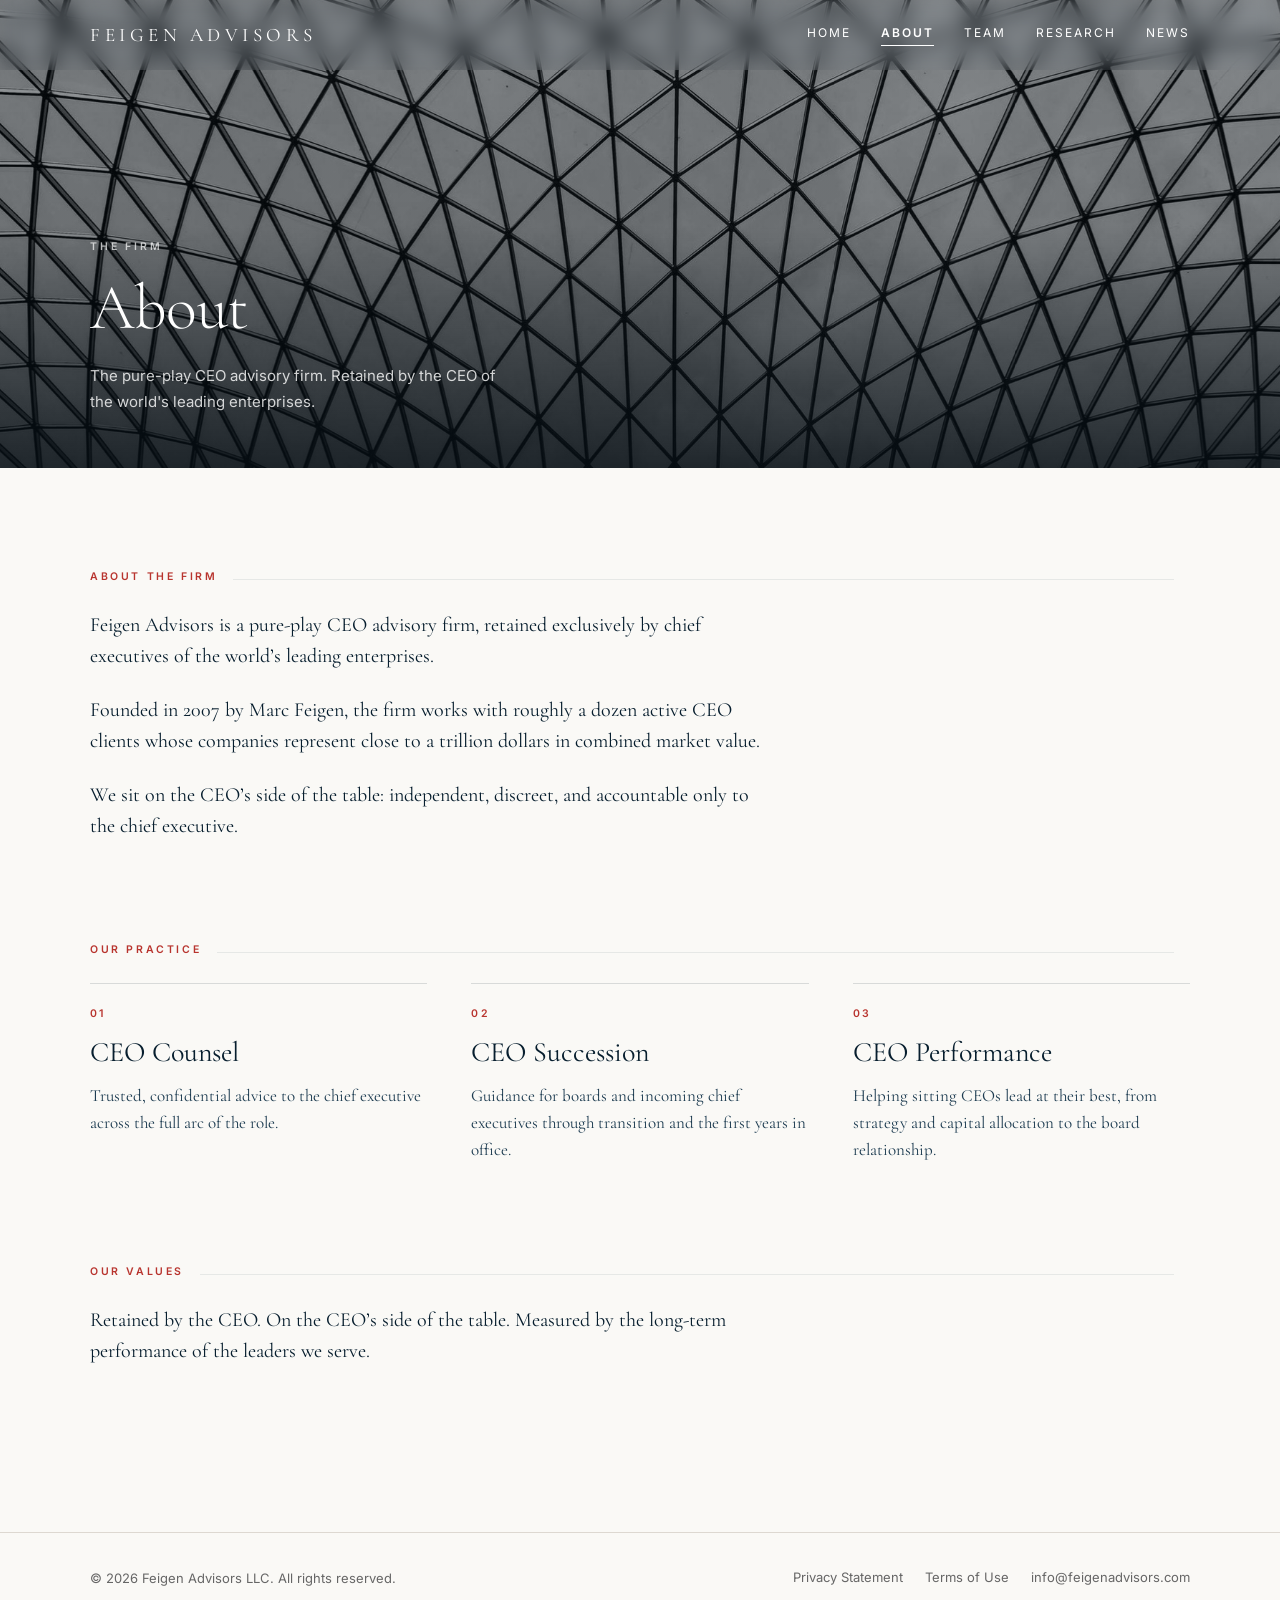
==== commit 65d21166: "Apply Anton's 30 Sep feedback across all five pages Co-Authored-By: Claude Opus 5 <noreply@anthropic" ====
--- a/about.html
+++ b/about.html
@@ -29,11 +29,7 @@
     <p class="phero__sub">The pure-play CEO advisory firm. Retained by the CEO of the world's leading enterprises.</p>
   </div>
 </section>
-<div class="shead reveal"><b>About the Firm</b><i></i><span></span></div><div class="wrap reveal"><p class="prose">Feigen Advisors is a pure-play CEO advisory firm, retained exclusively by chief executives of the world’s leading enterprises.</p><p class="prose">Founded in 2007 by Marc Feigen, the firm works with roughly a dozen active CEO clients whose companies represent close to a trillion dollars in combined market value.</p><p class="prose">We sit on the CEO’s side of the table: independent, discreet, and accountable only to the chief executive.</p></div><div class="shead reveal"><b>Our Practice</b><i></i><span>Three disciplines</span></div><div class="practice reveal stagger"><article><p class="num">01</p><h3>CEO Counsel</h3><p>Trusted, confidential advice to the chief executive across the full arc of the role.</p></article><article><p class="num">02</p><h3>CEO Succession</h3><p>Guidance for boards and incoming chief executives through transition and the first years in office.</p></article><article><p class="num">03</p><h3>CEO Performance</h3><p>Helping sitting CEOs lead at their best, from strategy and capital allocation to the board relationship.</p></article></div><div class="shead reveal"><b>Our Values</b><i></i><span></span></div><div class="wrap reveal"><p class="prose">Retained by the CEO. On the CEO’s side of the table. Measured by the long-term performance of the leaders we serve.</p></div><figure class="closer reveal">
-  <img src="assets/img/arch/ph-team.jpg" alt="">
-  <div class="closer__in"><h2>On the CEO&rsquo;s side of the table.</h2><a href="mailto:info@feigenadvisors.com">info@feigenadvisors.com</a></div>
-</figure>
-</main>
+<div class="shead reveal"><b>About the Firm</b><i></i><span></span></div><div class="wrap reveal"><p class="prose">Feigen Advisors is a pure-play CEO advisory firm, retained exclusively by chief executives of the world’s leading enterprises.</p><p class="prose">Founded in 2007 by Marc Feigen, the firm works with roughly a dozen active CEO clients whose companies represent close to a trillion dollars in combined market value.</p><p class="prose">We sit on the CEO’s side of the table: independent, discreet, and accountable only to the chief executive.</p></div><div class="shead reveal"><b>Our Practice</b><i></i><span></span></div><div class="practice reveal stagger"><article><p class="num">01</p><h3>CEO Counsel</h3><p>Trusted, confidential advice to the chief executive across the full arc of the role.</p></article><article><p class="num">02</p><h3>CEO Succession</h3><p>Guidance for boards and incoming chief executives through transition and the first years in office.</p></article><article><p class="num">03</p><h3>CEO Performance</h3><p>Helping sitting CEOs lead at their best, from strategy and capital allocation to the board relationship.</p></article></div><div class="shead reveal"><b>Our Values</b><i></i><span></span></div><div class="wrap reveal"><p class="prose">Retained by the CEO. On the CEO’s side of the table. Measured by the long-term performance of the leaders we serve.</p></div></main>
 <footer class="site-foot">
   <div class="site-foot__in">
     <span>&copy; 2026 Feigen Advisors LLC. All rights reserved.</span>
--- a/assets/css/site.css
+++ b/assets/css/site.css
@@ -50,7 +50,13 @@
 a{color:inherit}
 
 /* ---- LAYOUT ------------------------------------------------- */
-.wrap{max-width:var(--content);margin:0 auto;padding:0 var(--pad-desktop)}
+/* Content shares the section heads' container so labels and body text sit on
+   the same left edge. The readable measure is set on the text itself rather
+   than by centring a narrow column, which is what left the body indented
+   ~250px from its own heading. */
+.wrap{max-width:1180px;margin:0 auto;padding:0 var(--pad-desktop)}
+.wrap .prose,.wrap .page-head p{max-width:68ch}
+.wrap .items{max-width:900px}
 /* Team is a gallery, not a reading column: the 680px measure squeezes four
    portraits to thumbnails and breaks the names across lines. */
 .wrap--wide{max-width:1180px}
@@ -150,11 +156,14 @@
 .chart-section{margin-top:calc(var(--space-section) * 1.5)}
 .chart-title{
   /* Left-aligned, and sharing the chart's container so their left edges agree. */
-  max-width:var(--chart);margin:0 auto var(--space-label);padding:0 var(--pad-desktop);
+  max-width:1180px;margin:0 auto var(--space-label);padding:0 var(--pad-desktop);
   font-family:var(--serif);font-size:var(--fz-title);line-height:1.3;text-align:left;
 }
-.chart-wrap{max-width:var(--chart);margin:0 auto;padding:0 var(--pad-desktop)}
-.chart-box{position:relative;height:500px}
+/* The title, the chart and the section label all share the page's left edge.
+   The chart keeps its 1040px cap — it is left-aligned inside the wider
+   container rather than centred, so capping and aligning don't fight. */
+.chart-wrap{max-width:1180px;margin:0 auto;padding:0 var(--pad-desktop)}
+.chart-box{position:relative;height:500px;max-width:var(--chart)}
 .chart-box canvas{width:100%;height:100%;display:block}
 .chart-legend{display:none;gap:22px;margin-top:16px;font-family:var(--sans);font-size:13px;color:var(--grey)}
 .chart-legend i{display:inline-block;width:14px;height:2px;margin-right:7px;vertical-align:middle}
--- a/assets/css/components.css
+++ b/assets/css/components.css
@@ -120,8 +120,8 @@
 .bench__list li{border-bottom:1px solid var(--ink-08)}
 .bench__list button{display:flex;align-items:baseline;gap:18px;width:100%;padding:18px 0;
   background:none;border:0;text-align:left;cursor:pointer;font:inherit;color:var(--grey);
-  transition:color .3s var(--ease),padding-left .3s var(--ease)}
-.bench__list button:hover,.bench__list button[aria-selected="true"]{color:var(--ink);padding-left:10px}
+  transition:color .3s var(--ease)}
+.bench__list button:hover,.bench__list button[aria-selected="true"]{color:var(--ink)}
 .bench__list .n{font-family:var(--serif);font-size:clamp(22px,2.4vw,30px);font-weight:400;line-height:1.1}
 .bench__list .r{margin-left:auto;text-align:right;font-family:var(--sans);font-size:12px;
   line-height:1.4;color:var(--grey);max-width:20ch}
@@ -141,9 +141,7 @@
 .report{max-width:1180px;margin:calc(var(--space-section) * 1.5) auto 0;padding:0 var(--pad-desktop)}
 .report__in{display:grid;grid-template-columns:230px minmax(0,1fr);gap:52px;align-items:center;
   background:#fff;border:1px solid var(--ink-08);padding:44px}
-.report__in img{width:100%;box-shadow:0 18px 40px -22px rgba(7,30,46,.5);
-  transform:translateY(0);transition:transform .5s var(--ease)}
-.report__in:hover img{transform:translateY(-5px)}
+.report__in img{width:100%;box-shadow:0 18px 40px -22px rgba(7,30,46,.5)}
 .report__k{font-family:var(--sans);font-size:10.5px;font-weight:600;letter-spacing:2.6px;
   text-transform:uppercase;color:var(--red);margin:0 0 14px}
 .report h3{font-family:var(--serif);font-weight:400;font-size:clamp(24px,2.8vw,34px);
@@ -154,8 +152,8 @@
   border:1px solid var(--ink);padding:14px 22px;background:none;cursor:pointer;
   transition:background .3s var(--ease),color .3s var(--ease)}
 .btn:hover{background:var(--ink);color:#fff}
-.btn i{display:block;width:16px;height:1px;background:currentColor;transition:width .3s var(--ease)}
-.btn:hover i{width:26px}
+.btn i{display:block;width:16px;height:1px;background:currentColor}
+
 @media(max-width:1023px){.report{padding:0 var(--pad-tablet)}}
 @media(max-width:860px){.report{padding:0 var(--pad-mobile)}
   .report__in{grid-template-columns:1fr;gap:28px;padding:26px}
@@ -204,13 +202,10 @@
 @media(max-width:767px){.phero{min-height:300px}
   .phero__in{padding-left:var(--pad-mobile);padding-right:var(--pad-mobile)}}
 
-/* ---------- LISTS: hover states worth having ---------- */
-.item{transition:padding-left .35s var(--ease)}
-.item:hover{padding-left:10px}
+/* ---------- LISTS: hover is colour only, no movement ---------- */
 .item__title{transition:color .3s var(--ease)}
 .item:hover .item__title{color:var(--red)}
-.item__cover img{transition:transform .5s var(--ease)}
-.item:hover .item__cover img{transform:translateY(-4px)}
+
 
 /* ---------- ABOUT: numbered practice ---------- */
 .practice{max-width:1180px;margin:0 auto;padding:0 var(--pad-desktop);
@@ -224,11 +219,7 @@
 @media(max-width:1023px){.practice{padding:0 var(--pad-tablet);gap:30px}}
 @media(max-width:820px){.practice{grid-template-columns:1fr;gap:26px;padding:0 var(--pad-mobile)}}
 
-/* ---------- TEAM grid: lift + stagger ---------- */
-.tm{transition:transform .45s var(--ease)}
-.tm:hover{transform:translateY(-5px)}
-.tm__photo{transition:filter .5s var(--ease)}
-.tm:hover .tm__photo{filter:saturate(1.06) contrast(1.03)}
+/* ---------- TEAM grid: colour only ---------- */
 .tm__name{transition:color .3s var(--ease)}
 .tm:hover .tm__name{color:var(--red)}
 
@@ -282,12 +273,11 @@
   transition-delay:calc(var(--i,0) * 70ms)}
 .js .stagger.is-in > *{opacity:1;transform:none}
 
-/* ---- nav: underline draws from the left ---- */
+/* ---- nav: colour only; the current page keeps a static rule ---- */
 .nav a{position:relative;border-bottom:0 !important}
 .nav a::after{content:"";position:absolute;left:0;right:0;bottom:0;height:1px;
-  background:currentColor;transform:scaleX(0);transform-origin:left;
-  transition:transform .38s var(--ease)}
-.nav a:hover::after,.nav a[aria-current="page"]::after{transform:scaleX(1)}
+  background:currentColor;opacity:0;transition:opacity .3s var(--ease)}
+.nav a[aria-current="page"]::after{opacity:1}
 
 /* ---- quotes cross-fade instead of cutting ---- */
 .quotes{position:relative}
@@ -298,13 +288,8 @@
 .dots button{transition:background .3s var(--ease),transform .3s var(--ease)}
 .dots button[aria-selected="true"]{transform:scale(1.35)}
 
-/* ---- buttons and links ---- */
-.btn{position:relative;overflow:hidden}
-.btn::before{content:"";position:absolute;inset:0;background:var(--ink);
-  transform:scaleX(0);transform-origin:left;transition:transform .42s var(--ease);z-index:-1}
-.btn:hover::before{transform:scaleX(1)}
-.btn{z-index:0;transition:color .42s var(--ease),border-color .42s var(--ease)}
-.btn:hover{background:none}
+/* ---- buttons: colour only ---- */
+.btn{transition:background .3s var(--ease),color .3s var(--ease),border-color .3s var(--ease)}
 
 /* ---- first paint ----
    The fade-in is held by JS, so a script error would otherwise leave a
@@ -369,3 +354,108 @@
 .voices__more figure.is-anon .rl{font-family:var(--serif);font-size:15px;color:var(--ink-2);font-style:normal}
 @media(max-width:1023px){.voices__more{grid-template-columns:repeat(2,1fr);gap:30px 24px}}
 @media(max-width:600px){.voices__more{grid-template-columns:1fr}}
+
+/* =============================================================
+   PRESS REGISTER (News)
+   The outlet is the prestige signal on this page, so it is set as
+   a masthead rather than as grey caption text under the headline.
+   Grouped by year, because a decade of continuous coverage is
+   itself a proof point that an undifferentiated list hides.
+   ============================================================= */
+.reg{max-width:1180px;margin:0 auto;padding:0 var(--pad-desktop)}
+@media(max-width:1023px){.reg{padding:0 var(--pad-tablet)}}
+@media(max-width:767px){.reg{padding:0 var(--pad-mobile)}}
+
+.reg__year{display:flex;align-items:baseline;gap:20px;
+  margin:calc(var(--space-section) * .48) 0 4px;padding-top:15px;
+  border-top:1px solid var(--ink-14)}
+.reg__year:first-of-type{margin-top:0}
+.reg__year b{font-family:var(--serif);font-weight:300;font-size:clamp(30px,3.4vw,46px);
+  line-height:1;letter-spacing:-.01em;font-variant-numeric:tabular-nums}
+.reg__year span{font-family:var(--sans);font-size:10.5px;letter-spacing:2.2px;
+  text-transform:uppercase;color:var(--grey);margin-left:auto}
+
+.reg__list{margin:0;padding:0;list-style:none}
+.reg__row{border-bottom:1px solid var(--ink-08)}
+.reg__row a{display:grid;grid-template-columns:250px minmax(0,1fr) 110px;gap:34px;
+  align-items:baseline;padding:26px 0;text-decoration:none}
+.reg__outlet{font-family:var(--serif);font-size:19px;line-height:1.3;color:var(--ink);
+  transition:color .3s var(--ease)}
+.reg__row a:hover .reg__outlet{color:var(--red)}
+.reg__title{font-family:var(--serif);font-size:clamp(20px,1.9vw,25px);line-height:1.34;
+  color:var(--ink-2);transition:color .3s var(--ease);text-wrap:pretty}
+.reg__row a:hover .reg__title{color:var(--ink)}
+.reg__date{font-family:var(--sans);font-size:12px;letter-spacing:1.4px;text-transform:uppercase;
+  color:var(--grey);text-align:right;white-space:nowrap;font-variant-numeric:tabular-nums}
+@media(max-width:900px){
+  .reg__row a{grid-template-columns:1fr;gap:8px;padding:20px 0}
+  .reg__outlet{font-size:16px}
+  .reg__date{text-align:left}
+}
+
+/* =============================================================
+   NEWS — FEATURED & CARDS (treatment B)
+   ============================================================= */
+.nx{max-width:1180px;margin:0 auto;padding:0 var(--pad-desktop)}
+@media(max-width:1023px){.nx{padding:0 var(--pad-tablet)}}
+@media(max-width:767px){.nx{padding:0 var(--pad-mobile)}}
+
+.nx__feat{display:grid;grid-template-columns:minmax(0,1fr) minmax(0,.62fr);gap:60px;
+  align-items:center;padding-bottom:clamp(38px,5vh,54px);
+  border-bottom:1px solid var(--ink-14);margin-bottom:clamp(38px,5vh,54px)}
+.nx__kick{font-family:var(--sans);font-size:10.5px;font-weight:600;letter-spacing:2.6px;
+  text-transform:uppercase;color:var(--red);margin:0 0 20px}
+.nx__feat h2{font-family:var(--serif);font-weight:300;font-size:clamp(30px,4vw,52px);
+  line-height:1.14;letter-spacing:-.01em;margin:0;text-wrap:pretty}
+.nx__feat h2 a{text-decoration:none;transition:color .3s var(--ease)}
+.nx__feat h2 a:hover{color:var(--red)}
+
+/* The read-through card carries the masthead and the action. It deliberately
+   holds no excerpt: quoting an article we do not have the text of would mean
+   inventing words and attributing them to a real publication. */
+.nx__card{background:#fff;border:1px solid var(--ink-08);padding:36px}
+.nx__card .paper{font-family:var(--serif);font-size:clamp(22px,2.4vw,30px);line-height:1.2;
+  display:block;margin-bottom:10px}
+.nx__card .desk{font-family:var(--sans);font-size:11.5px;letter-spacing:1.8px;text-transform:uppercase;
+  color:var(--grey);display:block;margin-bottom:26px}
+@media(max-width:900px){.nx__feat{grid-template-columns:1fr;gap:30px}}
+
+.nx__grid{display:grid;grid-template-columns:repeat(3,1fr);gap:38px 30px}
+.nx__grid a{display:block;text-decoration:none;border-top:1px solid var(--ink-14);padding-top:20px;
+  transition:border-top-color .35s var(--ease)}
+.nx__grid a:hover{border-top-color:var(--red)}
+.nx__grid .paper{display:block;font-family:var(--sans);font-size:10.5px;font-weight:600;
+  letter-spacing:2.2px;text-transform:uppercase;color:var(--grey);margin-bottom:14px}
+.nx__grid h3{font-family:var(--serif);font-weight:400;font-size:21px;line-height:1.32;margin:0 0 16px;
+  transition:color .3s var(--ease);text-wrap:pretty}
+.nx__grid a:hover h3{color:var(--red)}
+.nx__grid .when{font-family:var(--sans);font-size:11px;letter-spacing:1.6px;
+  text-transform:uppercase;color:var(--grey)}
+@media(max-width:900px){.nx__grid{grid-template-columns:repeat(2,1fr);gap:28px 22px}}
+@media(max-width:560px){.nx__grid{grid-template-columns:1fr}}
+
+/* =============================================================
+   TEAM — back to the original stacked format (per Anton, 2026-09-30).
+   The grid is gone; each member is a row with the portrait at the
+   left and the name, role and expander beside it.
+   ============================================================= */
+.roster{max-width:900px}
+.roster .tm{border-bottom:1px solid var(--ink-08)}
+.roster .tm:last-child{border-bottom:0}
+.roster .tm__btn{display:flex;align-items:flex-start;gap:26px;width:100%;
+  padding:calc(var(--space-item) / 2) 0;background:none;border:0;text-align:left;
+  cursor:pointer;font:inherit;color:inherit}
+.roster .tm__photo{flex:0 0 84px;width:84px;max-width:84px;height:105px;
+  object-fit:cover;object-position:50% 10%}
+.roster .tm__text{display:block;padding-top:4px}
+.roster .tm__name{display:block;font-family:var(--serif);font-size:var(--fz-title);line-height:1.2}
+.roster .tm__role{display:block;font-family:var(--sans);font-size:14px;line-height:1.45;
+  color:var(--grey);margin-top:4px}
+.roster .tm__more{display:inline-block;margin-top:10px}
+.roster .tm__bio{padding-left:110px}
+.roster .tm:hover{transform:none}
+@media(max-width:640px){
+  .roster .tm__btn{gap:16px}
+  .roster .tm__photo{flex:0 0 64px;width:64px;max-width:64px;height:80px}
+  .roster .tm__bio{padding-left:0}
+}
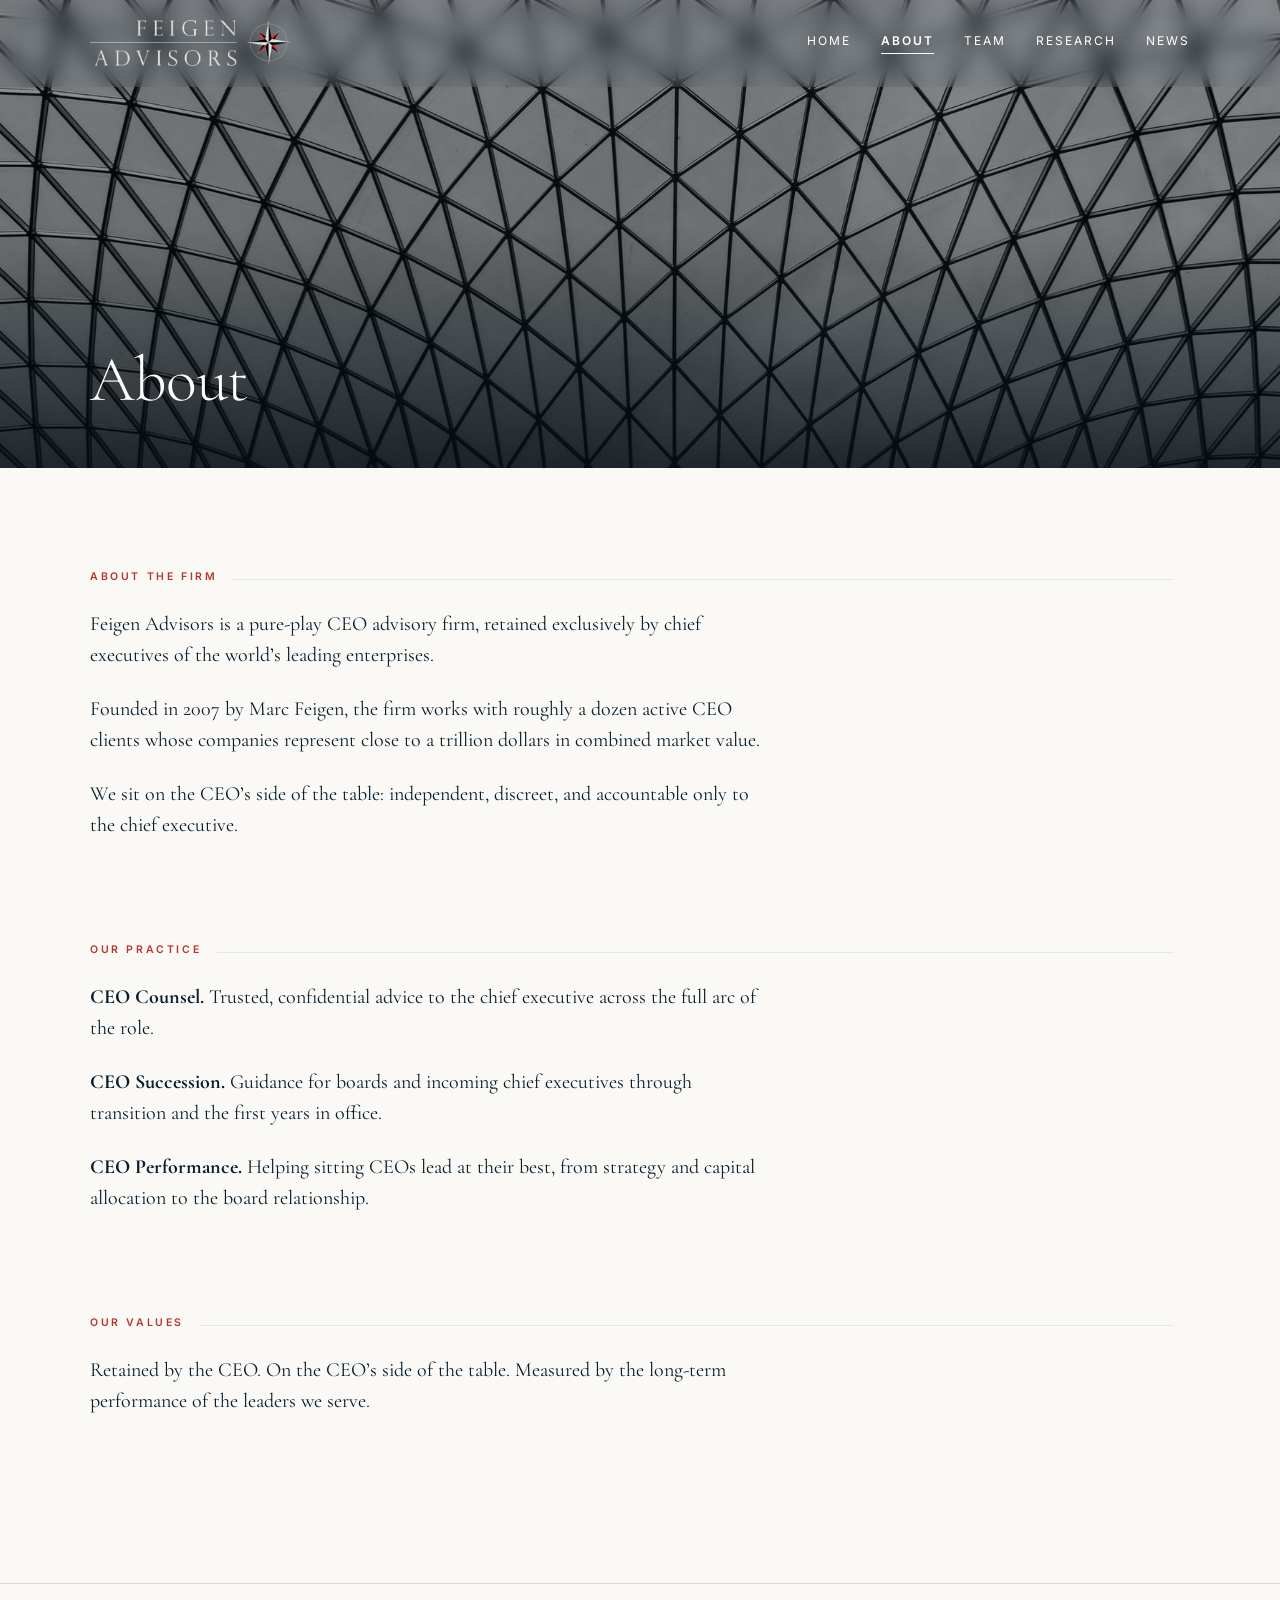
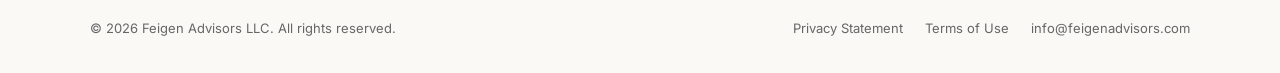
==== commit 24b08b82: "Round 3: logo, report request form, banner and layout changes Co-Authored-By: Claude Opus 5 <noreply" ====
--- a/about.html
+++ b/about.html
@@ -9,34 +9,36 @@
 <link rel="preconnect" href="https://fonts.googleapis.com">
 <link rel="preconnect" href="https://fonts.gstatic.com" crossorigin>
 <link href="https://fonts.googleapis.com/css2?family=Cormorant+Garamond:ital,wght@0,300;0,400;0,500;1,400&family=Inter:wght@400;500;600&display=swap" rel="stylesheet">
-<link rel="stylesheet" href="assets/css/site.css">
-<link rel="stylesheet" href="assets/css/components.css">
+<link rel="stylesheet" href="assets/css/site.css?v=4d853dae">
+<link rel="stylesheet" href="assets/css/components.css?v=6e958026">
 </head>
 <body>
 <header class="site-head">
   <div class="site-head__in">
-    <a class="logo" href="index.html">FEIGEN ADVISORS</a>
+    <a class="logo" href="index.html" aria-label="Feigen Advisors">
+      <img class="logo__light" src="assets/img/logo/lockup-light.png?v=b711af8f" alt="Feigen Advisors">
+      <img class="logo__dark" src="assets/img/logo/lockup-dark.png?v=1d22ed79" alt="">
+    </a>
     <button class="nav-toggle" aria-label="Menu" aria-expanded="false"><span></span><span></span><span></span></button>
     <nav class="nav"><a href="index.html">Home</a><a href="about.html" aria-current="page">About</a><a href="team.html">Team</a><a href="research.html">Research</a><a href="news.html">News</a></nav>
   </div>
 </header>
 <main>
 <section class="phero">
-  <div class="phero__media"><img src="assets/img/arch/ph-about.jpg" alt=""></div>
+  <div class="phero__media"><img src="assets/img/arch/ph-about.jpg?v=35c79138" alt=""></div>
   <div class="phero__in">
-    <p class="phero__kick">The firm</p>
     <h1 class="phero__title"><span>About</span></h1>
-    <p class="phero__sub">The pure-play CEO advisory firm. Retained by the CEO of the world's leading enterprises.</p>
+    
   </div>
 </section>
-<div class="shead reveal"><b>About the Firm</b><i></i><span></span></div><div class="wrap reveal"><p class="prose">Feigen Advisors is a pure-play CEO advisory firm, retained exclusively by chief executives of the world’s leading enterprises.</p><p class="prose">Founded in 2007 by Marc Feigen, the firm works with roughly a dozen active CEO clients whose companies represent close to a trillion dollars in combined market value.</p><p class="prose">We sit on the CEO’s side of the table: independent, discreet, and accountable only to the chief executive.</p></div><div class="shead reveal"><b>Our Practice</b><i></i><span></span></div><div class="practice reveal stagger"><article><p class="num">01</p><h3>CEO Counsel</h3><p>Trusted, confidential advice to the chief executive across the full arc of the role.</p></article><article><p class="num">02</p><h3>CEO Succession</h3><p>Guidance for boards and incoming chief executives through transition and the first years in office.</p></article><article><p class="num">03</p><h3>CEO Performance</h3><p>Helping sitting CEOs lead at their best, from strategy and capital allocation to the board relationship.</p></article></div><div class="shead reveal"><b>Our Values</b><i></i><span></span></div><div class="wrap reveal"><p class="prose">Retained by the CEO. On the CEO’s side of the table. Measured by the long-term performance of the leaders we serve.</p></div></main>
+<div class="shead reveal"><b>About the Firm</b><i></i><span></span></div><div class="wrap reveal"><p class="prose">Feigen Advisors is a pure-play CEO advisory firm, retained exclusively by chief executives of the world’s leading enterprises.</p><p class="prose">Founded in 2007 by Marc Feigen, the firm works with roughly a dozen active CEO clients whose companies represent close to a trillion dollars in combined market value.</p><p class="prose">We sit on the CEO’s side of the table: independent, discreet, and accountable only to the chief executive.</p></div><div class="shead reveal"><b>Our Practice</b><i></i><span></span></div><div class="wrap reveal"><p class="prose"><strong>CEO Counsel.</strong> Trusted, confidential advice to the chief executive across the full arc of the role.</p><p class="prose"><strong>CEO Succession.</strong> Guidance for boards and incoming chief executives through transition and the first years in office.</p><p class="prose"><strong>CEO Performance.</strong> Helping sitting CEOs lead at their best, from strategy and capital allocation to the board relationship.</p></div><div class="shead reveal"><b>Our Values</b><i></i><span></span></div><div class="wrap reveal"><p class="prose">Retained by the CEO. On the CEO’s side of the table. Measured by the long-term performance of the leaders we serve.</p></div></main>
 <footer class="site-foot">
   <div class="site-foot__in">
     <span>&copy; 2026 Feigen Advisors LLC. All rights reserved.</span>
     <nav><a href="#">Privacy Statement</a><a href="#">Terms of Use</a><a href="mailto:info@feigenadvisors.com">info@feigenadvisors.com</a></nav>
   </div>
 </footer>
-<script src="assets/js/site.js"></script>
-<script src="assets/js/components.js"></script>
+<script src="assets/js/site.js?v=30e72dc1"></script>
+<script src="assets/js/components.js?v=aa709afd"></script>
 </body>
 </html>
--- a/assets/css/components.css
+++ b/assets/css/components.css
@@ -459,3 +459,103 @@
   .roster .tm__photo{flex:0 0 64px;width:64px;max-width:64px;height:80px}
   .roster .tm__bio{padding-left:0}
 }
+
+/* =============================================================
+   MOBILE DRAWER
+   While the drawer is open the header must drop its over-the-hero
+   treatment: the drawer's background is paper, so white links on it
+   measure 1.05:1 and cannot be read at all.
+   ============================================================= */
+.site-head.is-menu-open{background:var(--paper);border-bottom-color:var(--rule)}
+.site-head--over.is-menu-open .logo,
+.site-head--over.is-menu-open .nav a{color:var(--ink)}
+.site-head--over.is-menu-open .nav a[aria-current="page"]{color:var(--red)}
+.site-head--over.is-menu-open .nav-toggle span{background:var(--ink)}
+@media(max-width:767px){
+  /* a real tap target, and rows that read as rows */
+  .nav a{padding:15px var(--pad-mobile);font-size:12.5px}
+  .nav a + a{border-top:1px solid var(--ink-08)}
+  .nav a::after{display:none}
+  .nav-toggle{width:44px;height:44px;display:flex;flex-direction:column;
+    justify-content:center;align-items:flex-end}
+}
+
+/* =============================================================
+   ROUND 3 (Anton, 2026-10-10)
+   ============================================================= */
+
+/* ---- header logo, swapping with the header's own state ---- */
+.logo{display:block;line-height:0}
+/* The wordmark is two lines, so the lockup needs real height: at 34px each
+   line of type was about 12px and unreadable. */
+.logo img{height:46px;width:auto;display:block}
+/* Scoped under .logo so these beat `.logo img{display:block}` above, which is
+   (0,1,1) and was otherwise winning and showing both variants at once. */
+.logo .logo__light{display:none}
+.site-head--over .logo .logo__light{display:block}
+.site-head--over .logo .logo__dark{display:none}
+.site-head--over.is-menu-open .logo .logo__light{display:none}
+.site-head--over.is-menu-open .logo .logo__dark{display:block}
+@media(max-width:767px){.logo img{height:34px}}
+
+/* ---- quotes: one typographic treatment for every attribution ----
+   Named and anonymous attributions were set in different families, which read
+   as an inconsistency rather than a distinction. */
+.voices__more .nm,
+.voices__more .rl,
+.voices__more figure.is-anon .rl{
+  font-family:var(--sans);font-size:12.5px;line-height:1.5;color:var(--grey);
+  font-style:normal;letter-spacing:.2px}
+.voices__more .nm{color:var(--ink);font-weight:600;margin-bottom:3px}
+
+/* The lead attribution sits on one line, one size, one family. */
+.voices__lead figcaption{display:block;margin-top:28px}
+.voices__lead .nm,.voices__lead .rl{
+  font-family:var(--serif);font-size:clamp(19px,1.9vw,23px);line-height:1.4;
+  font-weight:400;color:var(--ink);display:inline}
+.voices__lead .nm::after{content:",";margin:0;width:auto;height:auto;background:none;
+  display:inline;vertical-align:baseline}
+.voices__lead .rl{margin-left:.3em;color:var(--grey)}
+
+/* ---- contact: lines sit together, not as separate paragraphs ---- */
+.contact__line{margin:0;line-height:1.55}
+.contact__line a{text-decoration:none;border-bottom:1px solid var(--rule)}
+.contact__line a:hover{border-bottom-color:var(--ink)}
+
+/* ---- team: the original layout, circular portraits ----
+   A circle also solves the crop that was cutting Joe Fuller off at the bottom:
+   it is centred on the face rather than filling a 4:5 box. */
+.roster .tm__photo{flex:0 0 72px;width:72px;max-width:72px;height:72px;
+  border-radius:50%;object-fit:cover;object-position:50% 22%}
+.roster .tm__btn{align-items:center;gap:22px}
+.roster .tm__bio{padding-left:94px}
+@media(max-width:640px){
+  .roster .tm__photo{flex:0 0 60px;width:60px;max-width:60px;height:60px}
+  .roster .tm__bio{padding-left:0}
+}
+
+/* ---- report request dialog ---- */
+.btn--sm{padding:10px 16px;font-size:10.5px;margin-top:16px}
+.rq{position:fixed;inset:0;z-index:200;display:flex;align-items:center;justify-content:center;padding:20px}
+.rq[hidden]{display:none}
+.rq__scrim{position:absolute;inset:0;background:rgba(10,14,18,.6)}
+.rq__panel{position:relative;background:#fff;max-width:460px;width:100%;padding:40px;
+  box-shadow:0 40px 90px -40px rgba(7,30,46,.6);max-height:90vh;overflow:auto}
+.rq__x{position:absolute;top:12px;right:14px;background:none;border:0;font-size:26px;
+  line-height:1;color:var(--grey);cursor:pointer}
+.rq__kick{font-family:var(--sans);font-size:10.5px;font-weight:600;letter-spacing:2.4px;
+  text-transform:uppercase;color:var(--red);margin:0 0 12px}
+.rq__title{font-family:var(--serif);font-weight:300;font-size:30px;line-height:1.2;margin:0 0 10px}
+.rq__sub{font-family:var(--sans);font-size:14px;line-height:1.6;color:var(--grey);margin:0 0 26px}
+.rq__form label{display:block;font-family:var(--sans);font-size:11px;font-weight:600;
+  letter-spacing:1.8px;text-transform:uppercase;color:var(--grey);margin-bottom:18px}
+.rq__form input[type=text],.rq__form input[type=email]{display:block;width:100%;margin-top:8px;
+  font-family:var(--serif);font-size:17px;padding:9px 0;border:0;border-bottom:1px solid var(--rule);
+  background:none;color:var(--ink)}
+.rq__form input:focus{outline:none;border-bottom-color:var(--ink)}
+.rq__check{display:flex !important;align-items:flex-start;gap:10px;text-transform:none;
+  letter-spacing:0;font-weight:400;font-size:13px;line-height:1.5;margin-bottom:24px}
+.rq__check input{margin-top:3px}
+.rq__err{font-family:var(--sans);font-size:12.5px;color:var(--red);margin:0 0 14px}
+.rq__fine{font-family:var(--sans);font-size:11.5px;color:var(--grey);margin:18px 0 0}
+@media(max-width:560px){.rq__panel{padding:28px}}
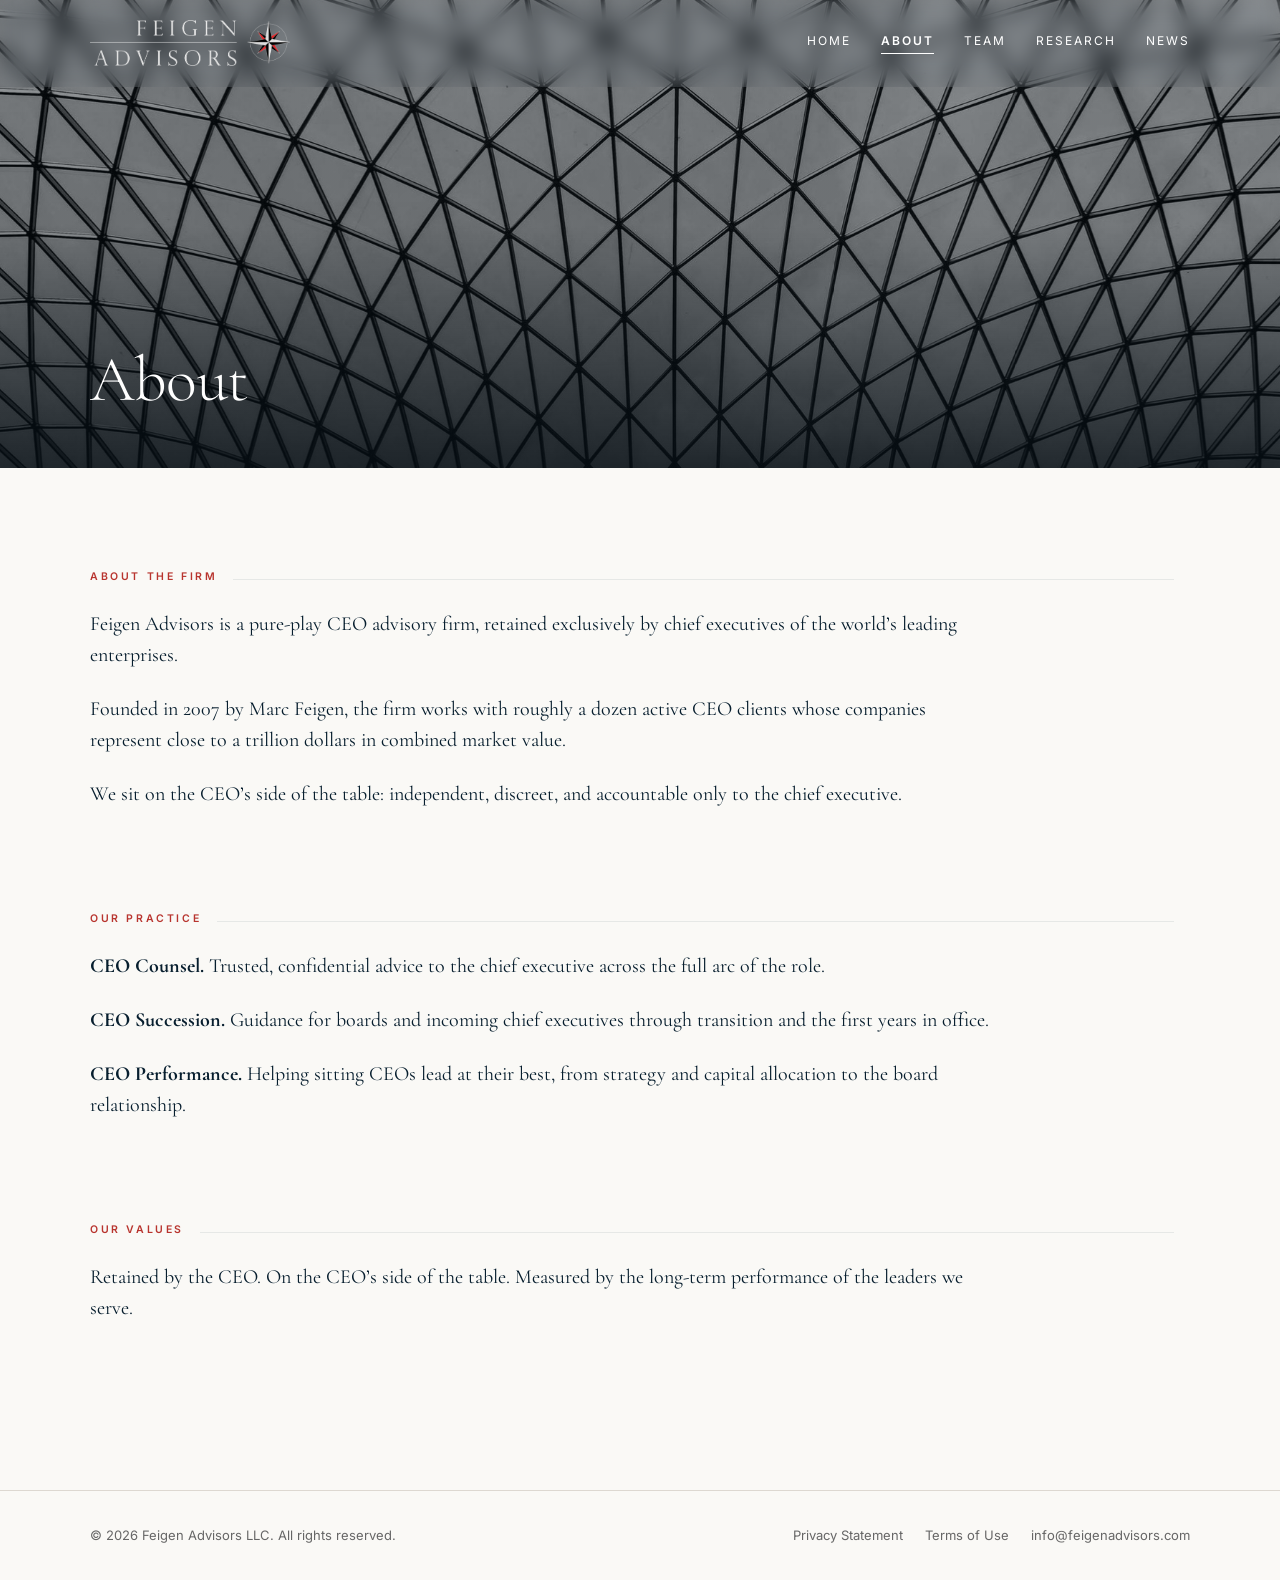
==== commit 4421fe8d: "Team circles centred and black and white until hover; About matches the team bio measure Co-Authored" ====
--- a/about.html
+++ b/about.html
@@ -10,7 +10,7 @@
 <link rel="preconnect" href="https://fonts.gstatic.com" crossorigin>
 <link href="https://fonts.googleapis.com/css2?family=Cormorant+Garamond:ital,wght@0,300;0,400;0,500;1,400&family=Inter:wght@400;500;600&display=swap" rel="stylesheet">
 <link rel="stylesheet" href="assets/css/site.css?v=4d853dae">
-<link rel="stylesheet" href="assets/css/components.css?v=6e958026">
+<link rel="stylesheet" href="assets/css/components.css?v=3243df7d">
 </head>
 <body>
 <header class="site-head">
--- a/assets/css/components.css
+++ b/assets/css/components.css
@@ -524,9 +524,24 @@
 
 /* ---- team: the original layout, circular portraits ----
    A circle also solves the crop that was cutting Joe Fuller off at the bottom:
-   it is centred on the face rather than filling a 4:5 box. */
+   it is centred on the face rather than filling a 4:5 box.
+
+   The source here is portraits-round, cut square with the face centred and
+   sized for a circle (tools/portraits-round.py). The 4:5 files are framed for
+   a rectangle, and a circle crops the corners off them, which left the heads
+   small and high with the mask clipping hair. Because the crop is already
+   right, object-position is plain centre and nothing has to be nudged here.
+
+   Black and white until you hover, which is how the live site treats them.
+   The transition is filter only: no transform, so nothing shifts under the
+   cursor. :focus-within covers keyboard users, who never hover. */
 .roster .tm__photo{flex:0 0 72px;width:72px;max-width:72px;height:72px;
-  border-radius:50%;object-fit:cover;object-position:50% 22%}
+  border-radius:50%;object-fit:cover;object-position:50% 50%;
+  filter:grayscale(1);transition:filter .45s ease}
+.roster .tm__btn:hover .tm__photo,
+.roster .tm__btn:focus-visible .tm__photo,
+.roster .tm.is-open .tm__photo{filter:grayscale(0)}
+@media(prefers-reduced-motion:reduce){.roster .tm__photo{transition:none}}
 .roster .tm__btn{align-items:center;gap:22px}
 .roster .tm__bio{padding-left:94px}
 @media(max-width:640px){
@@ -559,3 +574,18 @@
 .rq__err{font-family:var(--sans);font-size:12.5px;color:var(--red);margin:0 0 14px}
 .rq__fine{font-family:var(--sans);font-size:11.5px;color:var(--grey);margin:18px 0 0}
 @media(max-width:560px){.rq__panel{padding:28px}}
+
+/* ---- section head owns the gap beneath it ----
+   Components like .voices and .contact carry their own top margin for when
+   they follow ordinary content. Under a section label that margin stacks on
+   top of the label's own, so the gap was 72px under Contact and 104px under
+   In their words against 24px everywhere else. The label owns the spacing. */
+.shead + *{margin-top:0}
+
+/* ---- about: same measure as the team bios ----
+   About's body ran to 68ch and stopped ~250px short of where the team bios
+   end, so the two pages had visibly different right edges. Anton asked for
+   About to match Team. 900px is the roster's own width, so the right edges
+   line up exactly rather than approximately. .prose is only used on About,
+   so this is page-scoped without needing a body class. */
+.wrap .prose{max-width:900px}
